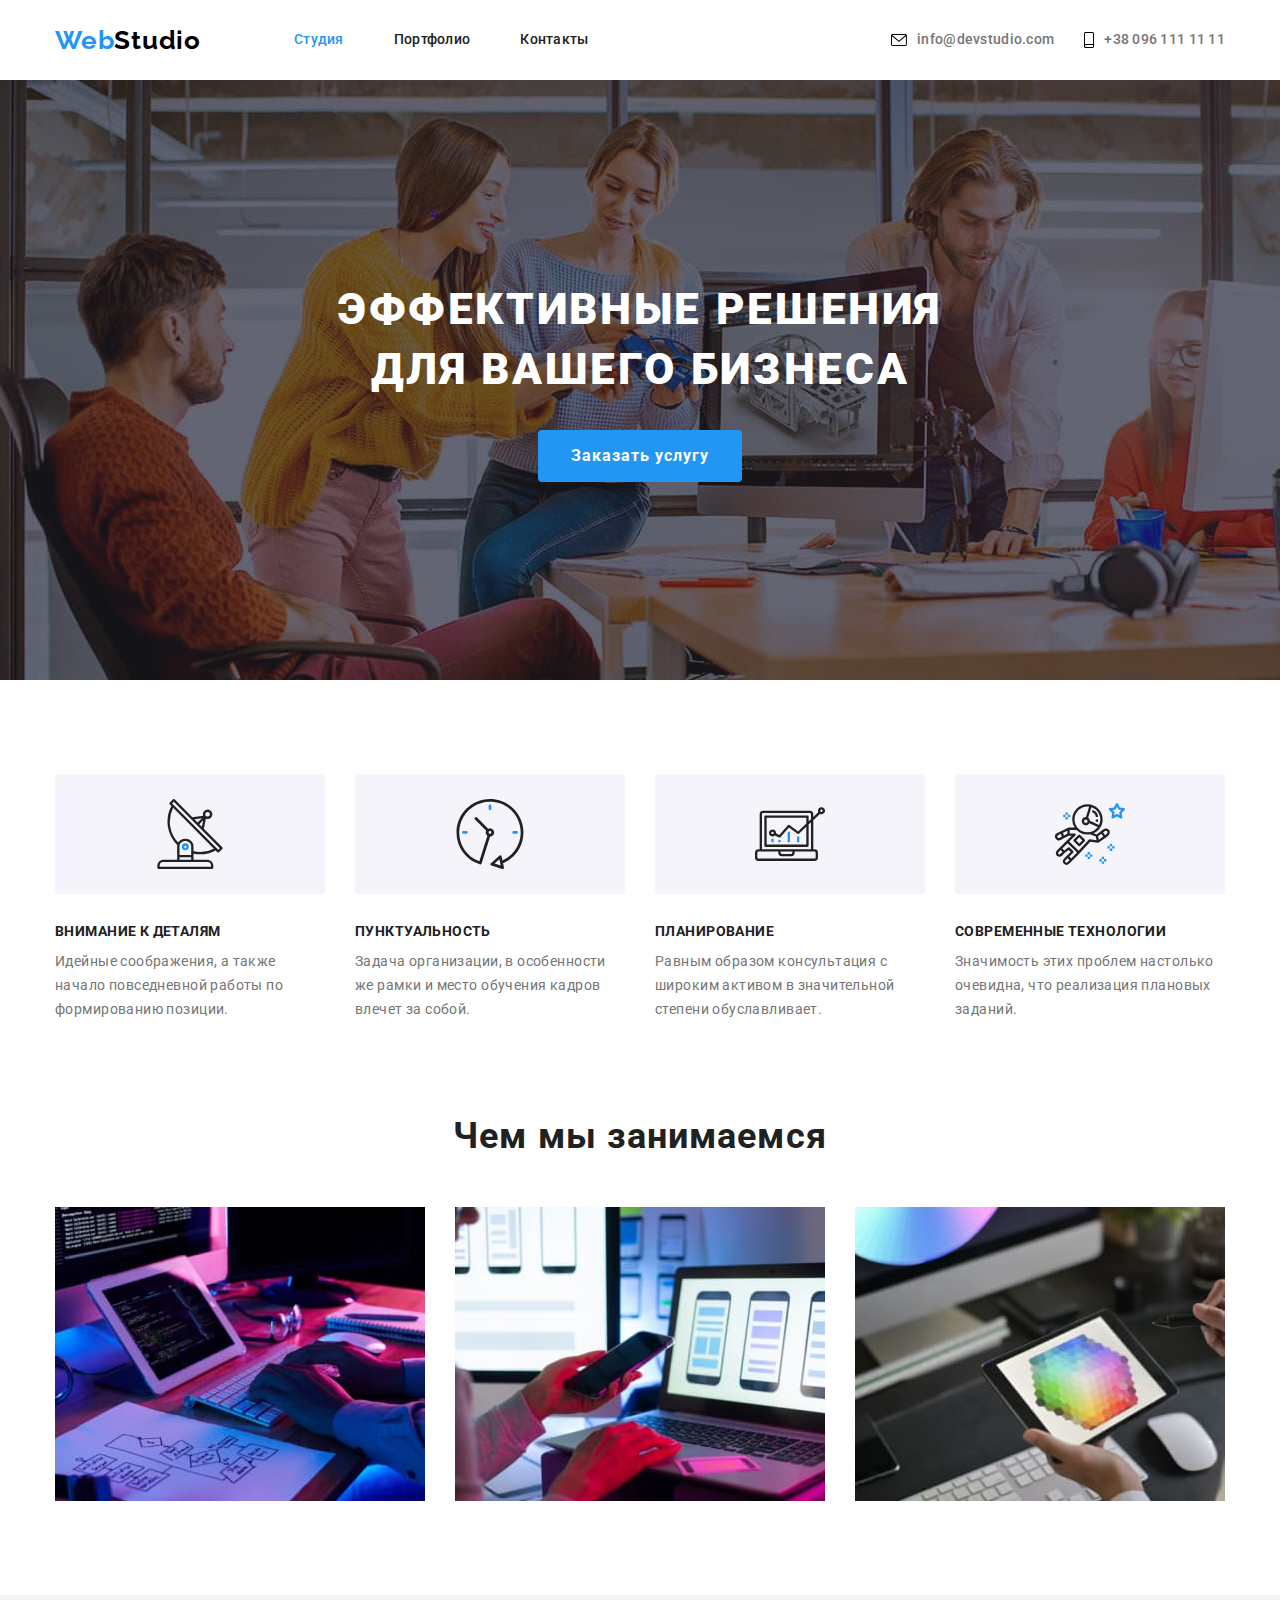
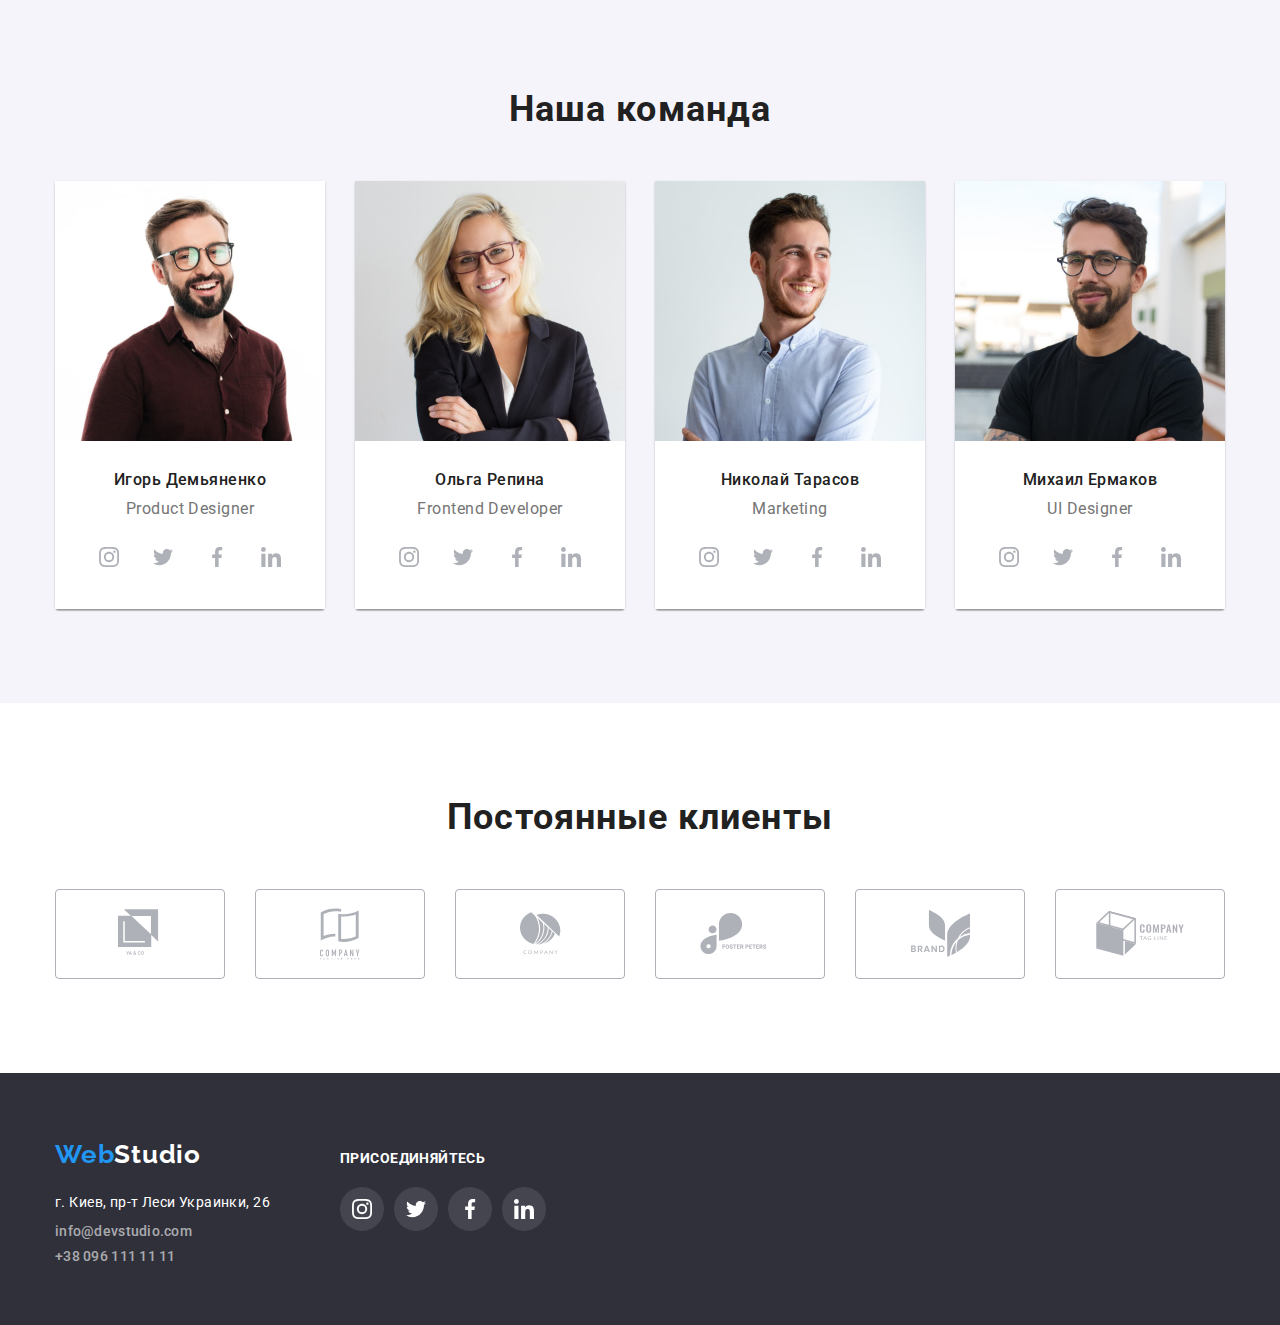
==== index.html @ 32f01237 "склонировала репозиторий и внесла в него файлы 4 работы" ====
<!DOCTYPE html>
<html lang="ru">

<head>
    <meta charset="UTF-8">
    <meta name="viewport" content="width=device-width, initial-scale=1.0">
    <title>Студия</title>
    <link
        href="https://fonts.googleapis.com/css2?family=Raleway:wght@700&family=Roboto:wght@400;500;700;900&display=swap"
        rel="stylesheet">
    <link rel="stylesheet"
        href="https://cdnjs.cloudflare.com/ajax/libs/modern-normalize/1.0.0/modern-normalize.min.css" />
    <link rel="stylesheet" href="./css/common.css">
    <link rel="stylesheet" href="./css/main.css">
</head>

<body class="body">
    <!-- Шапка -->
    <header class="header">
        <div class="container">
            <div class="main-header">
                <nav class="main-nav">
                    <a href="./index.html" class="logo"><span class="logo-web">Web</span>Studio</a>
                    <ul class="site-nav list">
                        <li class="item"><a href="" class="link current">Студия</a></li>
                        <li class="item"><a href="./portfolio.html" class="link">Портфолио</a></li>
                        <li class="item"><a href="#address" class="link">Контакты</a></li>
                    </ul>
                </nav>
                <ul class="header-item list">
                    <li class="item">
                        <a class="link" href="mailto:info@devstudio.com">
                            <svg class="link-icon" width="16" height="12">
                                <use href="./images/sprite.svg#icon-envelope"></use>
                            </svg>
                            info@devstudio.com</a>
                    </li>
                    <li class="item">
                        <a class="link" href="tel:+380961111111">
                            <svg class="link-icon" width="10" height="16">
                                <use href="./images/sprite.svg#icon-smartphone"></use>
                            </svg>
                            +38 096 111 11 11</a>
                    </li>
                </ul>
            </div>
        </div>
    </header>


    <main>
        <!-- Герой -->
        <section class="hero overlay">
            <div class="container">
                <h1 class="title">Эффективные решения для вашего бизнеса</h1>
                <a href="" class="button primary">Заказать услугу</a>
            </div>
        </section>


        <!-- Описание преимуществ -->
        <section class="feature">
            <div class="container">
                <ul class="list">
                    <li class="list-item">
                        <div class="feature-item">
                            <svg class="feature-icon" width="70" height="70">
                                <use href="./images/sprite.svg#icon-antenna-1"></use>
                            </svg></div>
                        <h2 class="title ">Внимание к деталям</h2>
                        <p class="text ">Идейные соображения, а также начало повседневной работы по формированию
                            позиции.</p>
                    </li>
                    <li class="list-item">
                        <div class="feature-item">
                            <svg class="feature-icon" width="70" height="70">
                                <use href="./images/sprite.svg#icon-clock-1"></use>
                            </svg></div>
                        <h2 class="title">Пунктуальность</h2>
                        <p class="text">Задача организации, в особенности же рамки и место обучения кадров влечет за
                            собой.</p>
                    </li>
                    <li class="list-item">
                        <div class="feature-item">
                            <svg class="feature-icon" width="70" height="70">
                                <use href="./images/sprite.svg#icon-diagram-1"></use>
                            </svg></div>
                        <h2 class="title">Планирование</h2>
                        <p class="text">Равным образом консультация с широким активом в значительной степени
                            обуславливает.</p>
                    </li>
                    <li class="list-item">
                        <div class="feature-item">
                            <svg class="feature-icon" width="70" height="70">
                                <use href="./images/sprite.svg#icon-astronaut"></use>
                            </svg></div>
                        <h2 class="title">Современные технологии</h2>
                        <p class="text">Значимость этих проблем настолько очевидна, что реализация плановых заданий.
                        </p>
                    </li>
                </ul>
            </div>
        </section>

        <!-- Чем мы занимаемся -->
        <section class="work">
            <div class="container">
                <h2 class="title">Чем мы занимаемся</h2>
                <ul class="work-item list">
                    <li class="work-list"><img src="./images/img-4.jpg" class="link"
                            alt="человек печатает на клавиатуре" width="370" height="294"></li>
                    <li class="work-list"><img src="./images/img-5.jpg" class="link"
                            alt="человек держит телефон в руках и смотрит на монитор" width="370" height="294"></li>
                    <li class="work-list"><img src="./images/img-6.jpg" class="link"
                            alt="человек держит в руках планшет" width="370" height="294"></li>
                </ul>
            </div>
        </section>

        <!-- Наша команда -->
        <section class="team">
            <div class="container">
                <h2 class="team-title">Наша команда</h2>
                <ul class="list">
                    <li class="team-list">
                        <div class="team-item">
                            <img src="./images/igor.jpg" class="link" alt="мужчина в очках улыбается" width="270"
                                height="260">
                            <div class="content">
                                <h3 class="title">Игорь Демьяненко</h3>
                                <p class="text">Product Designer</p>
                            </div>
                            <ul class="social-item list">
                                <li class="social-list">
                                    <a class="social-link" href="https://www.Instagram.com/" target="_blank"
                                        rel="noopener noreferer" aria-label="instagram">
                                        <svg class="social-icon">
                                            <use href="./images/sprite.svg#icon-instagram"></use>
                                        </svg>
                                    </a>
                                </li>
                                <li class="social-list">
                                    <a class="social-link" href="https://www.Twitter.com/" target="_blank"
                                        rel="noopener noreferer" aria-label="twitter">
                                        <svg class="social-icon">
                                            <use href="./images/sprite.svg#icon-twitter"></use>
                                        </svg>
                                    </a>
                                </li>
                                <li class="social-list">
                                    <a class="social-link" href="https://www.Facebook.com/" target="_blank"
                                        rel="noopener noreferer" aria-label="facebook">
                                        <svg class="social-icon">
                                            <use href="./images/sprite.svg#icon-facebook"></use>
                                        </svg>
                                    </a>
                                </li>
                                <li class="social-list">
                                    <a class="social-link" href="https://www.LinkedIn.com/" target="_blank"
                                        rel="noopener noreferer" aria-label="linedin">
                                        <svg class="social-icon">
                                            <use href="./images/sprite.svg#icon-linkedin"></use>
                                        </svg>
                                    </a>
                                </li>
                            </ul>
                        </div>
                    </li>
                    <li class="team-list">
                        <div class="team-item">
                            <img src="./images/olga.jpg" class="link" alt="женщина в очках улыбается" width="270"
                                height="260">
                            <div class="content">
                                <h3 class="title">Ольга Репина</h3>
                                <p class="text">Frontend Developer</p>
                            </div>
                            <ul class="social-item list">
                                <li class="social-list">
                                    <a class="social-link" href="https://www.Instagram.com/" target="_blank"
                                        rel="noopener noreferer" aria-label="instagram">
                                        <svg class="social-icon">
                                            <use href="./images/sprite.svg#icon-instagram"></use>
                                        </svg>
                                    </a>
                                </li>
                                <li class="social-list">
                                    <a class="social-link" href="https://www.Twitter.com/" target="_blank"
                                        rel="noopener noreferer" aria-label="twitter">
                                        <svg class="social-icon">
                                            <use href="./images/sprite.svg#icon-twitter"></use>
                                        </svg>
                                    </a>
                                </li>
                                <li class="social-list">
                                    <a class="social-link" href="https://www.Facebook.com/" target="_blank"
                                        rel="noopener noreferer" aria-label="facebook">
                                        <svg class="social-icon">
                                            <use href="./images/sprite.svg#icon-facebook"></use>
                                        </svg>
                                    </a>
                                </li>
                                <li class="social-list">
                                    <a class="social-link" href="https://www.LinkedIn.com/" target="_blank"
                                        rel="noopener noreferer" aria-label="linedin">
                                        <svg class="social-icon">
                                            <use href="./images/sprite.svg#icon-linkedin"></use>
                                        </svg>
                                    </a>
                                </li>
                            </ul>
                        </div>
                    </li>
                    <li class="team-list">
                        <div class="team-item">
                            <img src="./images/nikolai.jpg" class="link" alt="мужчина смотрит в сторону" width="270"
                                height="260">
                            <div class="content">
                                <h3 class="title">Николай Тарасов</h3>
                                <p class="text">Marketing</p>
                            </div>
                            <ul class="social-item list">
                                <li class="social-list">
                                    <a class="social-link" href="https://www.Instagram.com/" target="_blank"
                                        rel="noopener noreferer" aria-label="instagram">
                                        <svg class="social-icon">
                                            <use href="./images/sprite.svg#icon-instagram"></use>
                                        </svg>
                                    </a>
                                </li>
                                <li class="social-list">
                                    <a class="social-link" href="https://www.Twitter.com/" target="_blank"
                                        rel="noopener noreferer" aria-label="twitter">
                                        <svg class="social-icon">
                                            <use href="./images/sprite.svg#icon-twitter"></use>
                                        </svg>
                                    </a>
                                </li>
                                <li class="social-list">
                                    <a class="social-link" href="https://www.Facebook.com/" target="_blank"
                                        rel="noopener noreferer" aria-label="facebook">
                                        <svg class="social-icon">
                                            <use href="./images/sprite.svg#icon-facebook"></use>
                                        </svg>
                                    </a>
                                </li>
                                <li class="social-list">
                                    <a class="social-link" href="https://www.LinkedIn.com/" target="_blank"
                                        rel="noopener noreferer" aria-label="linedin">
                                        <svg class="social-icon">
                                            <use href="./images/sprite.svg#icon-linkedin"></use>
                                        </svg>
                                    </a>
                                </li>
                            </ul>
                        </div>
                    </li>
                    <li class="team-list">
                        <div class="team-item">
                            <img src="./images/mihail.jpg" class="link" alt="мужчина в очках улыбается" width="270"
                                height="260">
                            <div class="content">
                                <h3 class="title">Михаил Ермаков</h3>
                                <p class="text">UI Designer</p>
                            </div>
                            <ul class="social-item list">
                                <li class="social-list">
                                    <a class="social-link" href="https://www.instagram.com/" target="_blank"
                                        rel="noopener noreferer" aria-label="instagram">
                                        <svg class="social-icon">
                                            <use href="./images/sprite.svg#icon-instagram"></use>
                                        </svg>
                                    </a>
                                </li>
                                <li class="social-list">
                                    <a class="social-link" href="https://www.twitter.com/" target="_blank"
                                        rel="noopener noreferer" aria-label="twitter">
                                        <svg class="social-icon">
                                            <use href="./images/sprite.svg#icon-twitter"></use>
                                        </svg>
                                    </a>
                                </li>
                                <li class="social-list">
                                    <a class="social-link" href="https://www.facebook.com/" target="_blank"
                                        rel="noopener noreferer" aria-label="facebook">
                                        <svg class="social-icon">
                                            <use href="./images/sprite.svg#icon-facebook"></use>
                                        </svg>
                                    </a>
                                </li>
                                <li class="social-list">
                                    <a class="social-link" href="https://www.linkedIn.com/" target="_blank"
                                        rel="noopener noreferer" aria-label="linedin">
                                        <svg class="social-icon">
                                            <use href="./images/sprite.svg#icon-linkedin"></use>
                                        </svg>
                                    </a>
                                </li>
                            </ul>
                        </div>
                    </li>
                </ul>
            </div>
        </section>


        <!-- Постоянные клиенты -->
        <section class="clients">
            <div class="container">
                <h2 class="clients-title">Постоянные клиенты</h2>
                <div class="">
                    <ul class="list icon-list">
                        <li class="icon-title">
                            <a class="link-clients" href="">
                                <svg class="icon-clients" width="44.3" height="49.2">
                                    <use href="./images/sprite.svg#icon-logo1"></use>
                                </svg>
                            </a>
                        </li>
                        <li class="icon-title">
                            <a class="link-clients" href="">
                                <svg class="icon-clients" width="40" height="52">
                                    <use href="./images/sprite.svg#icon-logo2"></use>
                                </svg>
                            </a>
                        </li>
                        <li class="icon-title">
                            <a class="link-clients" href="">
                                <svg class="icon-clients" width="41" height="42.6">
                                    <use href="./images/sprite.svg#icon-logo3"></use>
                                </svg>
                            </a>
                        </li>
                        <li class="icon-title">
                            <a class="link-clients" href="">
                                <svg class="icon-clients" width="79.7" height="42">
                                    <use href="./images/sprite.svg#icon-logo4"></use>
                                </svg>
                            </a>
                        </li>
                        <li class="icon-title">
                            <a class="link-clients" href="">
                                <svg class="icon-clients" width="59" height="47">
                                    <use href="./images/sprite.svg#icon-logo5"></use>
                                </svg>
                            </a>
                        </li>
                        <li class="icon-title">
                            <a class="link-clients" href="">
                                <svg class="icon-clients" width="88.5" height="45.4">
                                    <use href="./images/sprite.svg#icon-logo6"></use>
                                </svg>
                            </a>
                        </li>
                    </ul>
                </div>
            </div>
        </section>
    </main>
    <!-- Подвал -->
    <footer class="footer">
            <div class="container container-icon">
                <div>
                    <div class="footer-logo">
                        <a href="./index.html" class="logo-footer"><span class="logo-web">Web</span>Studio</a>
                    </div>
                    <address class="address" id="address">
                        г. Киев, пр-т Леси Украинки, 26 <br>
                        <div class="mail">
                            <a href="mailto:info@devstudio.com" class="link">info@devstudio.com</a>
                        </div>
                        <div class="tel">
                            <a href="tel:+380961111111" class="link">+38 096 111 11 11</a>
                        </div>
                    </address>
                </div>

                <div class="footer-icon">
                    <h2 class="footer-title">ПРИСОЕДИНЯЙТЕСЬ</h2>
                    <ul class="list footer-item">
                        <li class="footer-list">
                            <a class="footer-link" href="https://www.instagram.com/" target="_blank"
                                rel="noopener noreferer" aria-label="instagram">
                                <svg class="footer-svg">
                                    <use href="./images/sprite.svg#icon-instagram"></use>
                                </svg>
                            </a>
                        </li>
                        <li class="footer-list">
                            <a class="footer-link" href="https://www.twitter.com/" target="_blank"
                                rel="noopener noreferer" aria-label="twitter">
                                <svg class="footer-svg">
                                    <use href="./images/sprite.svg#icon-twitter"></use>
                                </svg>
                            </a>
                        </li>
                        <li class="footer-list">
                            <a class="footer-link" href="https://www.facebook.com/" target="_blank"
                                rel="noopener noreferer" aria-label="facebook">
                                <svg class="footer-svg">
                                    <use href="./images/sprite.svg#icon-facebook"></use>
                                </svg>
                            </a>
                        </li>
                        <li class="footer-list">
                            <a class="footer-link" href="https://www.linkedin.com/" target="_blank"
                                rel="noopener noreferer" aria-label="linkedin">
                                <svg class="footer-svg">
                                    <use href="./images/sprite.svg#icon-linkedin"></use>
                                </svg>
                            </a>
                        </li>
                    </ul>
                </div>
            </div>
    </footer>

</body>

</html>
---- css/common.css ----
:root {
    --primary-text-color: #757575;
    --title-text-color: #212121;
    --accent-color: #2196F3;
    --button-color: #FFFFFF;
    --primary-br-color:#FFFFFF;
    --secondary-br-color:#F5F4FA;
    --footer-br-color: #2F303A;
}




/* основной цвет текста #757575 */
/* вторичный цвет текста #212121 */
/* акцент #2196F3 */
/* кнопка #FFFFFF */
/* первичный цвет заливки #FFFFFF */
/* вторичный цвет заливки  #F5F4FA */
/* цвет заливки подвала #2F303A */






/* portfolio.css */


/* body */

.body {
    background-color: #ffffff;
    color: var(--primary-text-color);
    font-family: Roboto, sans-serif;
}

/* header */

.header {
    background-color: #ffffff;
    color: var(--title-text-color);
}

/* logo */

.logo{
    color: #000000 ;
    font-family: Raleway, sans-serif;

    font-weight: 700;
    font-size: 26px;
    line-height: 1.19;
    letter-spacing: 0.03em;
    text-decoration: none;
}

.logo-footer {
    color: #FFFFFF;
}

.logo-web {
   color:var(--accent-color);
}

.list {
    list-style: none;
}

/* site-nav */

.site-nav .link {
    color: var(--title-text-color);
}

.site-nav .link:hover,
.site-nav .link:focus {
    color: var(--accent-color);
}

.site-nav .link.current {
    color: var(--accent-color);
}

/* link-nav */

.link-nav .link {
    color: var(--primary-text-color);
}

.link-nav .link:hover,
.link-nav .link:focus {
    color:  var(--accent-color);
}

.button {
    color: var(--title-text-color);
    background-color: var(--accent-color);
}

/* footer */

.footer {
    background-color: var(--footer-br-color);
}

.address {
    color: #FFFFFF;
}

.footer .link {
    color: rgba(255, 255, 255, 0.6)
}
---- css/main.css ----
:root {
    --primary-text-color: #757575;
    --title-text-color: #212121;
    --accent-color: #2196F3;
    --button-color: #FFFFFF;
    --primary-br-color:#FFFFFF;
    --secondary-br-color:#F5F4FA;
    --footer-br-color:#2F303A;
    --icon-color: rgba(175, 177, 184, 1);
}

/* body */

.body {
    background-color: #ffffff;
    color: var(--primary-text-color);

    font-family: Roboto, sans-serif;
}

img {
    display: block;
    max-width: 100%;
    height: auto;
}

.list {
    display: flex;
    list-style: none;
    padding: 0;
    margin: 0;
}

.list .list-item + .list-item {
    margin-left: 30px;
}

/* header */

.header {
    background-color: #ffffff;
    color: var(--title-text-color);
}

.container {
    margin-left: auto;
    margin-right: auto;
    width: 1200px;
    padding-right: 15px;
    padding-left: 15px;
}


/* main-nav */

.main-nav {
    align-items: center;
    display: flex;
}

.main-header {
    align-items: center;
    display: flex;
}

/* logo */

.logo{
    color: #000000 ;
    font-family: Raleway, sans-serif;

    font-weight: 700;
    font-size: 26px;
    line-height: 1.19;
    letter-spacing: 0.03em;
    text-decoration: none;
}


.logo-header .logo {
    display: block;
    padding-top: 32px;
    padding-bottom: 32px;
}

.logo-footer {
    color: #FFFFFF;
    font-family: Raleway, sans-serif;

    font-weight: 700;
    font-size: 26px;
    line-height: 1.19;
    letter-spacing: 0.03em;
    text-decoration: none;
}

.logo-web {
   color:var(--accent-color);
}


/* site-nav */

.site-nav {
    margin-left: 93px;
    display: flex;
}

.site-nav .item + .item {
    margin-left: 50px;
}

.site-nav .link {
    display: block;
    padding-top: 32px;
    padding-bottom: 32px;
    color: var(--title-text-color);
    font-family: Roboto;

    font-weight: 500;
    font-size: 14px;
    line-height: 1.14;
    letter-spacing: 0.02em;
    text-decoration: none;
}

.site-nav .link:hover,
.site-nav .link:focus {
    color: var(--accent-color);
}

.site-nav .link.current {
    color: var(--accent-color);
}


/* header-item */

.header-item {
    display: flex;
    align-items: center;
    margin-left: auto;
}


.header-item .item + .item {
    margin-left: 30px;
}

.link {
    font-family: Roboto;
    font-style: normal;
    font-weight: 500;
    font-size: 14px;
    line-height: 1.14;
    letter-spacing: 0.02em;


    display: flex;
    align-items: center;
}

.link-icon {
    margin-right: 10px;
}

.header-item .link {
    color: var(--primary-text-color);
    text-decoration: none
}

.link:hover,
.link:focus {
    color: var(--accent-color);
}

.link:hover .link-icon,
.link:focus .linl-icon {
    fill: var(--accent-color);
}

/* hero */

.hero {
    padding-top: 200px;
    padding-bottom: 200px;
    background-color: #2F303A;
    text-align: center;
}

.overlay {
    height: 600px;
    margin-left: auto;
    margin-right: auto;
    background-image: linear-gradient(
        to right,
        rgba(47, 48, 58, 0.4),
        rgba(47, 48, 58, 0.4)
        ),
    url('../images/header-img-1.jpg');
    background-color: #757575;
    background-repeat: no-repeat;
}

.hero .title {
    margin-top: 0;
    margin-bottom: 30px;
    margin-right: auto;
    margin-left: auto;

    color: #ffffff;
    width: 696px;
    font-weight: 900;
    font-size: 44px;
    line-height: 1.36;
    letter-spacing: 0.06em;
    text-transform: uppercase;
}

/* feature */

.feature {
   padding-top: 94px;
   padding-bottom: 94px;
}

.feature-item {
    display: flex;
    width: 270px;
    height: 120px;
    justify-content: center;
    align-items: center;
    background: #F5F4FA;
    border-radius: 4px;
    margin-bottom: 30px;
}


 /* Можно использовать этот вариант

.list-item :nth-child(1)::before {
    background-image: url(../images/sprite.svg);
} */

.featere-icon {
    background: #F5F4FA;
border-radius: 4px;
}


.feature .title {
    margin-top: 0;
    margin-bottom: 10px;
    color: var(--title-text-color);
    font-weight: 700;
    font-size: 14px;
    line-height: 1.14;
    letter-spacing: 0.03em;
    text-transform: uppercase;
}

.feature .text {
    margin-top: 0;
    margin-bottom: 0;
    color: var(--primary-text-color);
    font-weight: 400;
    font-size: 14px;
    line-height: 1.71;
    letter-spacing: 0.03em;
}


/* work и team title */

.work {
    padding-bottom: 94px;
}

.work-item .work-list + .work-list {
    margin-left: 30px;
}

.work .title,
.team .team-title {
    margin-top: 0;
    margin-bottom: 50px;
    color: var(--title-text-color);
    font-weight: 700;
    font-size: 36px;
    line-height: 1.16;
    text-align: center;
    letter-spacing: 0.03em;
}

/* team */

.team {
    padding-top: 94px;
    padding-bottom: 94px;
    background-color: var(--secondary-br-color);
}

/* social-icon */


.social-link {
    display: flex;
    width: 44px;
    height: 44px;
    justify-content: center;
    align-items: center;
    border: 1px solid transparent;
    border-radius: 50%;
    color: var(--icon-color);
    background-color: var(--button-color);
}

.social-list {
    margin-right: 10px;
}

.social-list:last-child {
    margin-right: 0;
}

.social-item {
    display: flex;
    justify-content: center;
    background-color: var(--button-color);
    padding-bottom: 30px;
}


.social-icon {
    width: 20px;
    height: 20px;
    fill: var(--icon-color);
}

.social-link:hover,
.social-link:focus {
    background-color: var(--accent-color);
}

.social-link:hover .social-icon,
.social-link:focus .social-icon {
    fill: var(--button-color);
}


.clients {
    padding-bottom: 94px;
    padding-top: 94px;
}


.clients-title {
    color: var(--title-text-color);
    font-family: Roboto;
    font-style: normal;
    font-weight: bold;
    font-size: 36px;
    line-height: 1.16;
    text-align: center;
    letter-spacing: 0.03em;
    margin-top: 0;
    margin-bottom: 50px;
}

.icon-clients {
    display: flex;
    justify-content: center;
    align-items: center;
    margin: 0;
}

.icon-title {
    margin-right: 30px;
}


.link-clients:hover,
.link-clients:focus {
    border-color: var(--accent-color);
}

.link-clients:hover .icon-clients,
.link-clients:focus .icon-clients {
    fill: var(--accent-color);
}

.link-clients {
    display: flex;
    justify-content: center;
    align-items: center;
    fill: #AFB1B8;
    width: 170px;
    height: 90px;
    border: 1px solid rgba(175, 177, 184, 1);
    box-sizing: border-box;
    border-radius: 4px;
}


.list .team-list + .team-list {
    margin-left: 30px;
}

.team .title {
    color: var(--title-text-color);
    font-weight: 500;
    font-size: 16px;
    line-height: 1.18;
    letter-spacing: 0.03em;
}

.team-item {
    box-shadow: 0px 1px 3px rgba(0, 0, 0, 0.12), 0px 1px 1px rgba(0, 0, 0, 0.14), 0px 2px 1px rgba(0, 0, 0, 0.2);
    border-radius: 0px 0px 4px 4px;
    width: 270px;
    background-color: var(--button-color);
}


.content {
    text-align: center;
    width: 270px;
    padding: ;
    background-color: #fff;
}

.content .title {
    padding-top: 30px;
    padding-bottom: 0;
    margin-top: 0;
    margin-bottom: 10px;
}

.content .text {
    margin-top: 0;
    margin-bottom: 0;
    padding-bottom: 16px;
}


.team .text {
    color: var(--primary-text-color);
    font-weight: 400;
    font-size: 16px;
    line-height: 1.18;
    letter-spacing: 0.03em;
}



/* button */

.button {
    border-radius: 4px;
    padding: 10px 32px;
    border: 1px solid transparent;
    display: inline-block;
    min-width: 200px;

    color: var(--title-text-color);
    background-color: var(--accent-color);

    font-weight: bold;
    font-size: 16px;
    line-height: 1.87;
    letter-spacing: 0.06em;
    text-decoration: none;
    text-align: center;
}

.button.primary {;
    color: var(--button-color);
    background-color: var(--accent-color);
}


/* footer */

.footer {
    height: 252px;
    margin-left: auto;
    margin-right: auto;
    padding-top: 66px;
    padding-bottom: 54px;
    background-color: var(--footer-br-color);
    font-style: normal;
    font-weight: 400;
    font-size: 14px;
    line-height: 1.71;
    letter-spacing: 0.03em;
}

.footer-logo {
    margin-bottom: 20px;
}

.mail {
    margin-top: 9px;
    margin-bottom: 9px;
}


.address {
    color: #ffffff;
    font-style: normal;
}

.footer .link {
    color: rgba(255, 255, 255, 0.6);
    text-decoration: none;
}

.footer-title {
    display: block;
    margin-top: 0;
    margin-bottom: 20px;
}

.footer-item {
    display: flex;
}

.footer-link {
    display: flex;
    width: 44px;
    height: 44px;
    background-color: rgba(255, 255, 255, 0.1);
    justify-content: center;
    align-items: center;
    border: 1px solid transparent;
    border-radius: 50%;
}

.footer-list:not(:last-child) {
    margin-right: 10px;
}

.footer-link:hover,
.footer-link:focus {
    background-color: var(--accent-color);
}

.footer-title {
    color: var(--button-color);
    font-family: Roboto;
    font-style: normal;
    font-weight: 700;
    font-size: 14px;
    line-height: 1.14;
    letter-spacing: 0.03em;
}

.footer-icon {
    margin-left: 70px;
}

.footer-svg {
    width: 20px;
    height: 20px;
    fill: var(--button-color);
}

.container-icon {
    display: flex;
    align-items: baseline;
}
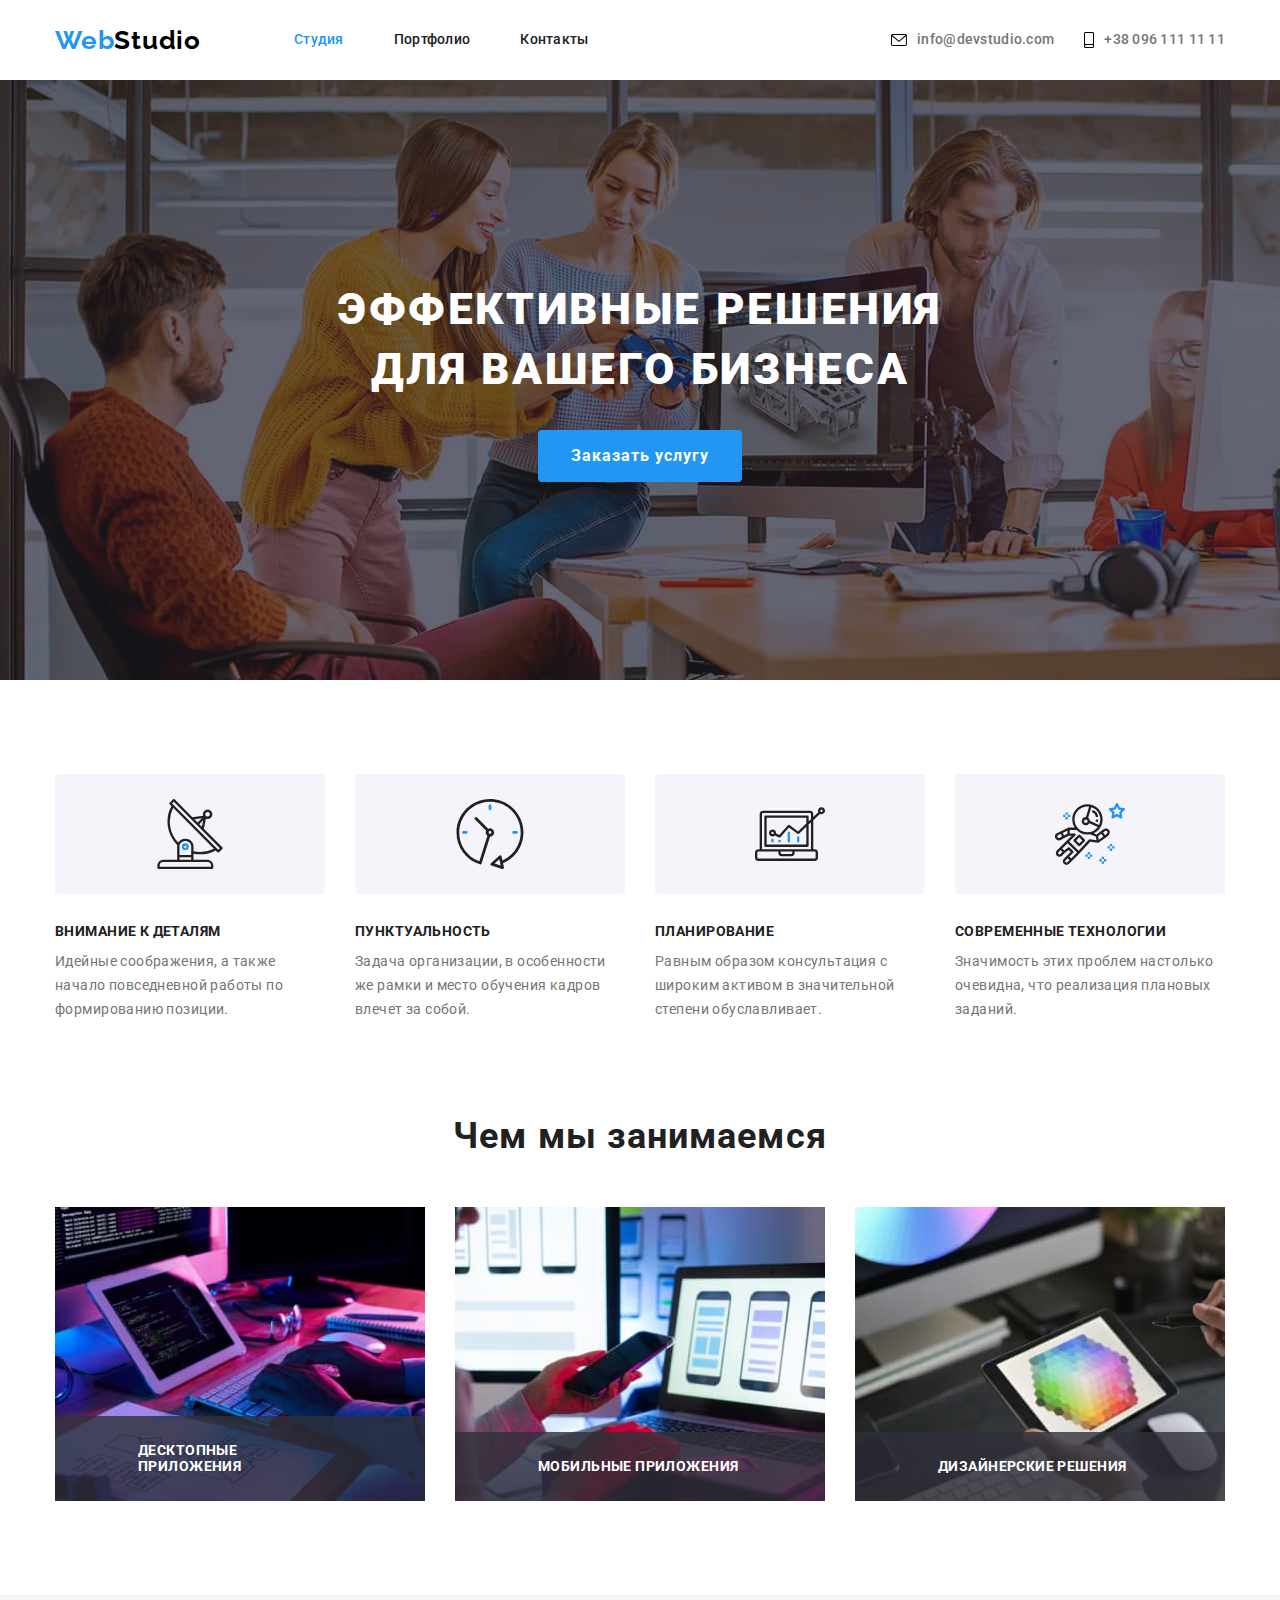
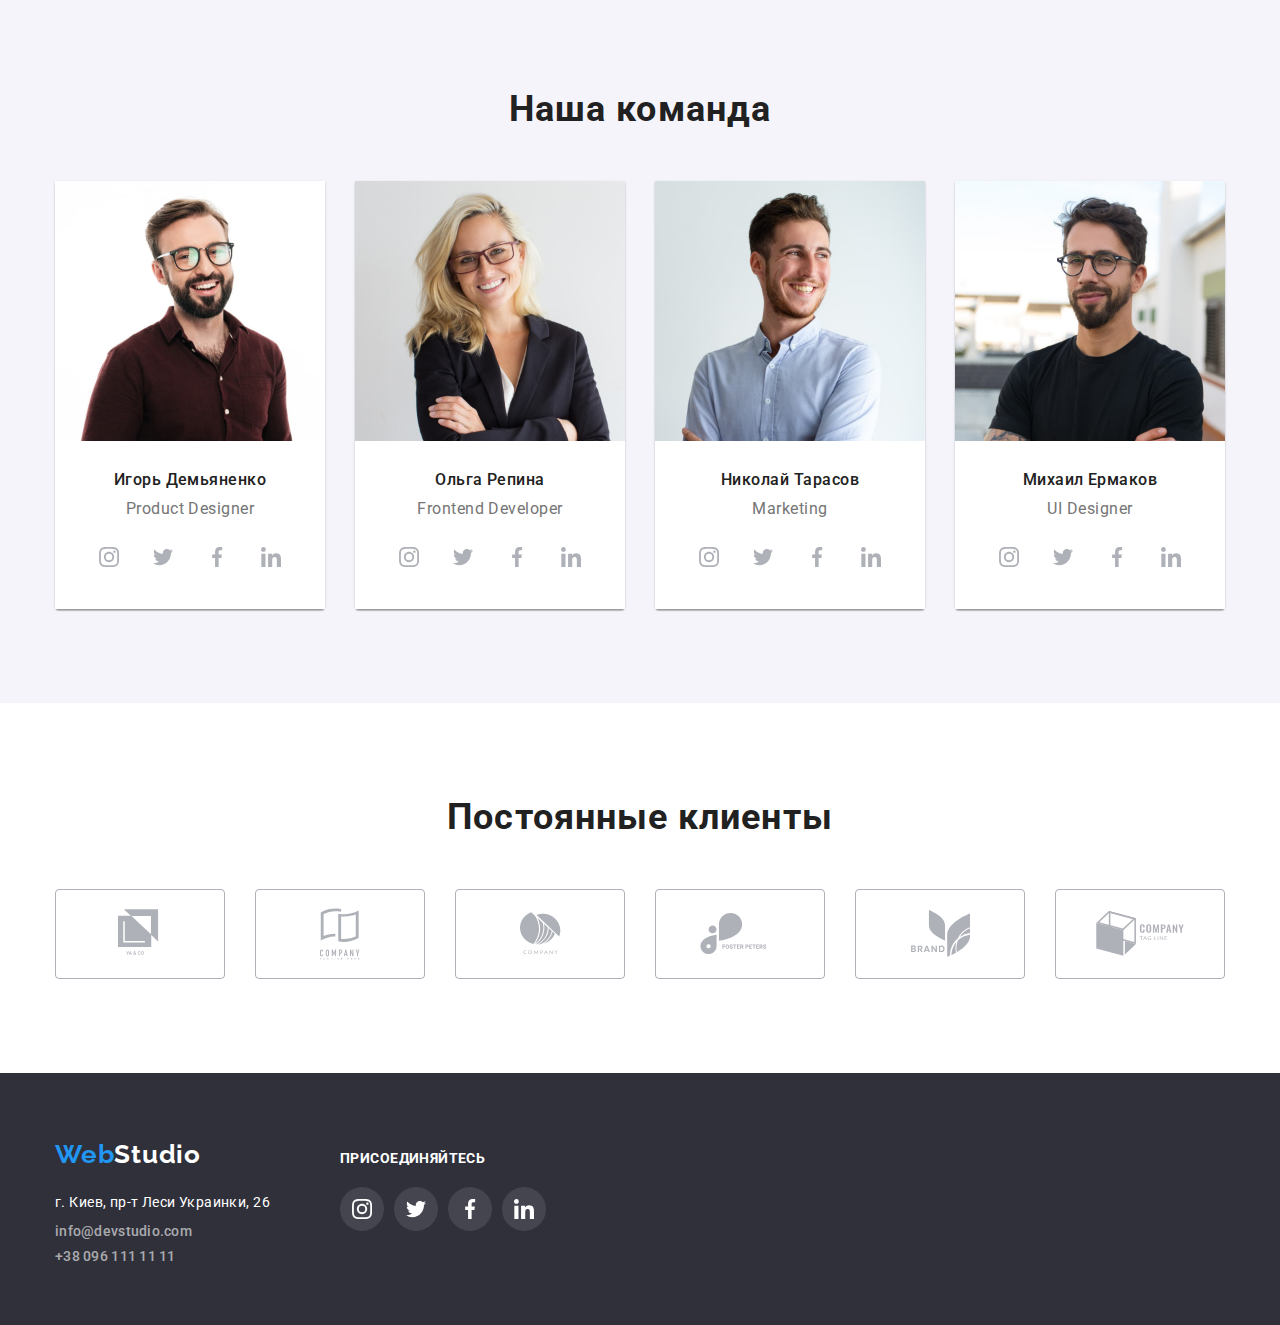
==== commit 3b8fa4b6: "спозиционировала текст сверху на изображение в секции: чем мы занимаемся" ====
--- a/index.html
+++ b/index.html
@@ -53,7 +53,8 @@
         <section class="hero overlay">
             <div class="container">
                 <h1 class="title">Эффективные решения для вашего бизнеса</h1>
-                <a href="" class="button primary">Заказать услугу</a>
+                <button type="button" class="button primery"> Заказать услугу</button>
+                <!-- <a href="" class="button primary">Заказать услугу</a> -->
             </div>
         </section>
 
@@ -106,14 +107,23 @@
         <section class="work">
             <div class="container">
                 <h2 class="title">Чем мы занимаемся</h2>
-                <ul class="work-item list">
-                    <li class="work-list"><img src="./images/img-4.jpg" class="link"
-                            alt="человек печатает на клавиатуре" width="370" height="294"></li>
-                    <li class="work-list"><img src="./images/img-5.jpg" class="link"
-                            alt="человек держит телефон в руках и смотрит на монитор" width="370" height="294"></li>
-                    <li class="work-list"><img src="./images/img-6.jpg" class="link"
-                            alt="человек держит в руках планшет" width="370" height="294"></li>
-                </ul>
+                <div class="work-item list">
+                        <div class="work-list">
+                        <img src="./images/img-4.jpg" class="link"
+                            alt="человек печатает на клавиатуре" width="370" height="294">
+                            <p class="label">ДЕСКТОПНЫЕ ПРИЛОЖЕНИЯ</p>
+                        </div>
+                    <div class="work-list">
+                        <img src="./images/img-5.jpg" class="link"
+                            alt="человек держит телефон в руках и смотрит на монитор" width="370" height="294">
+                            <p class="label">МОБИЛЬНЫЕ ПРИЛОЖЕНИЯ</p>
+                        </div>
+                    <div class="work-list">
+                        <img src="./images/img-6.jpg" class="link"
+                            alt="человек держит в руках планшет" width="370" height="294">
+                            <p class="label">ДИЗАЙНЕРСКИЕ РЕШЕНИЯ</p>
+                        </div>
+                </div>
             </div>
         </section>
 
--- a/css/main.css
+++ b/css/main.css
@@ -158,10 +158,14 @@
 
     display: flex;
     align-items: center;
+
+    transition: color 250ms cubic-bezier(0.4, 0, 0.2, 1);
 }
 
 .link-icon {
     margin-right: 10px;
+
+    transition: color 250ms cubic-bezier(0.4, 0, 0.2, 1);
 }
 
 .header-item .link {
@@ -292,6 +296,35 @@
     letter-spacing: 0.03em;
 }
 
+.work-list {
+    position: relative;
+}
+
+
+.work-list >.label {
+    position: absolute;
+    margin: 0;
+    bottom: 0;
+    right: 0;
+    padding-top: 27px;
+    padding-bottom: 27px;
+    padding-right: 82px;
+    padding-left: 83px;
+    width: 100%;
+
+    font-family: Roboto;
+    font-style: normal;
+    font-weight: 700;
+    font-size: 14px;
+    line-height: 1.14;
+    letter-spacing: 0.03em;
+
+    background-color: rgba(47, 48, 58, 0.8);
+    color: var(--button-color);
+
+
+}
+
 /* team */
 
 .team {
@@ -313,6 +346,8 @@
     border-radius: 50%;
     color: var(--icon-color);
     background-color: var(--button-color);
+
+    transition: background-color 250ms cubic-bezier(0.4, 0, 0.2, 1);
 }
 
 .social-list {
@@ -372,6 +407,8 @@
     justify-content: center;
     align-items: center;
     margin: 0;
+
+    transition: color 250ms cubic-bezier(0.4, 0, 0.2, 1);
 }
 
 .icon-title {
@@ -399,6 +436,8 @@
     border: 1px solid rgba(175, 177, 184, 1);
     box-sizing: border-box;
     border-radius: 4px;
+
+    transition: border-color 250ms cubic-bezier(0.4, 0, 0.2, 1);
 }
 
 
@@ -462,7 +501,7 @@
     display: inline-block;
     min-width: 200px;
 
-    color: var(--title-text-color);
+    color: var(--button-color);
     background-color: var(--accent-color);
 
     font-weight: bold;
@@ -473,7 +512,7 @@
     text-align: center;
 }
 
-.button.primary {;
+.button .primery {
     color: var(--button-color);
     background-color: var(--accent-color);
 }
@@ -504,6 +543,10 @@
     margin-bottom: 9px;
 }
 
+.footer .link:hover,
+.footer .link:focus {
+    color: var(--accent-color);
+}
 
 .address {
     color: #ffffff;
@@ -534,6 +577,8 @@
     align-items: center;
     border: 1px solid transparent;
     border-radius: 50%;
+
+    transition: background-color 250ms cubic-bezier(0.4, 0, 0.2, 1);
 }
 
 .footer-list:not(:last-child) {
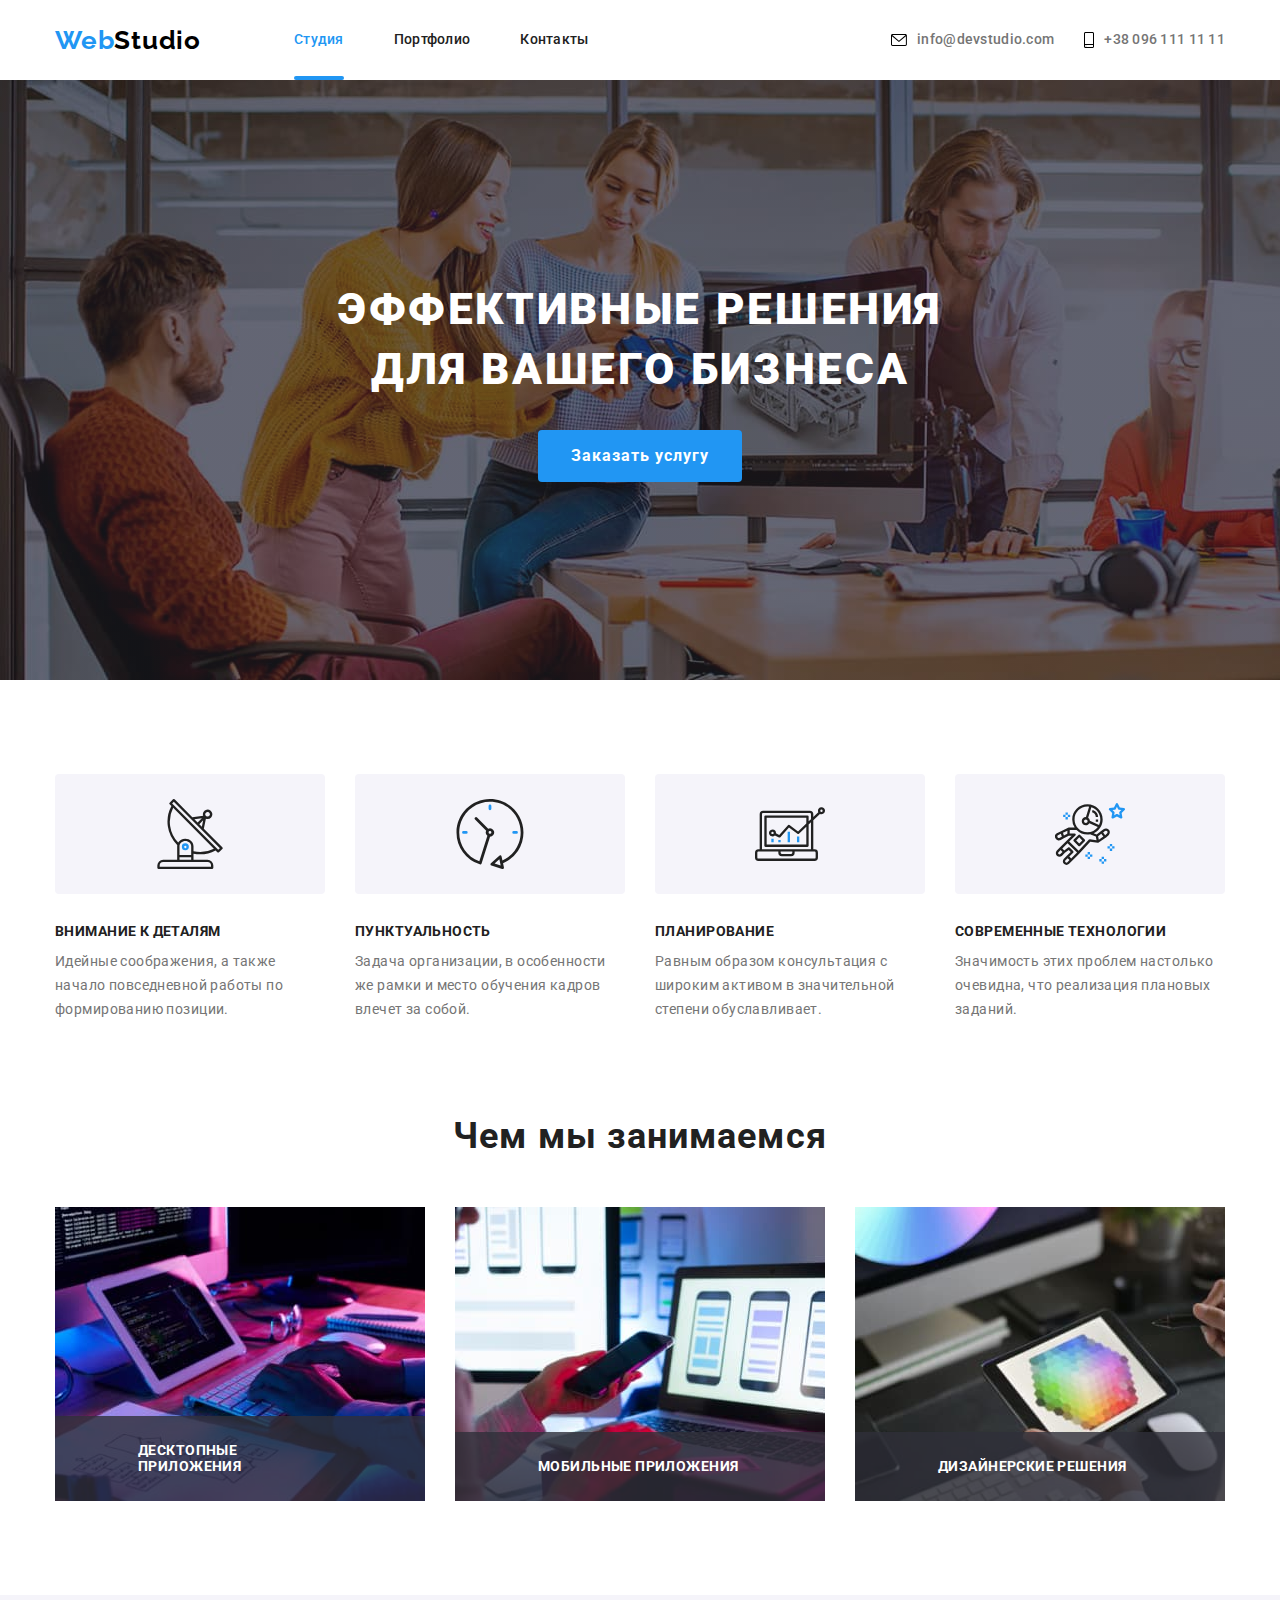
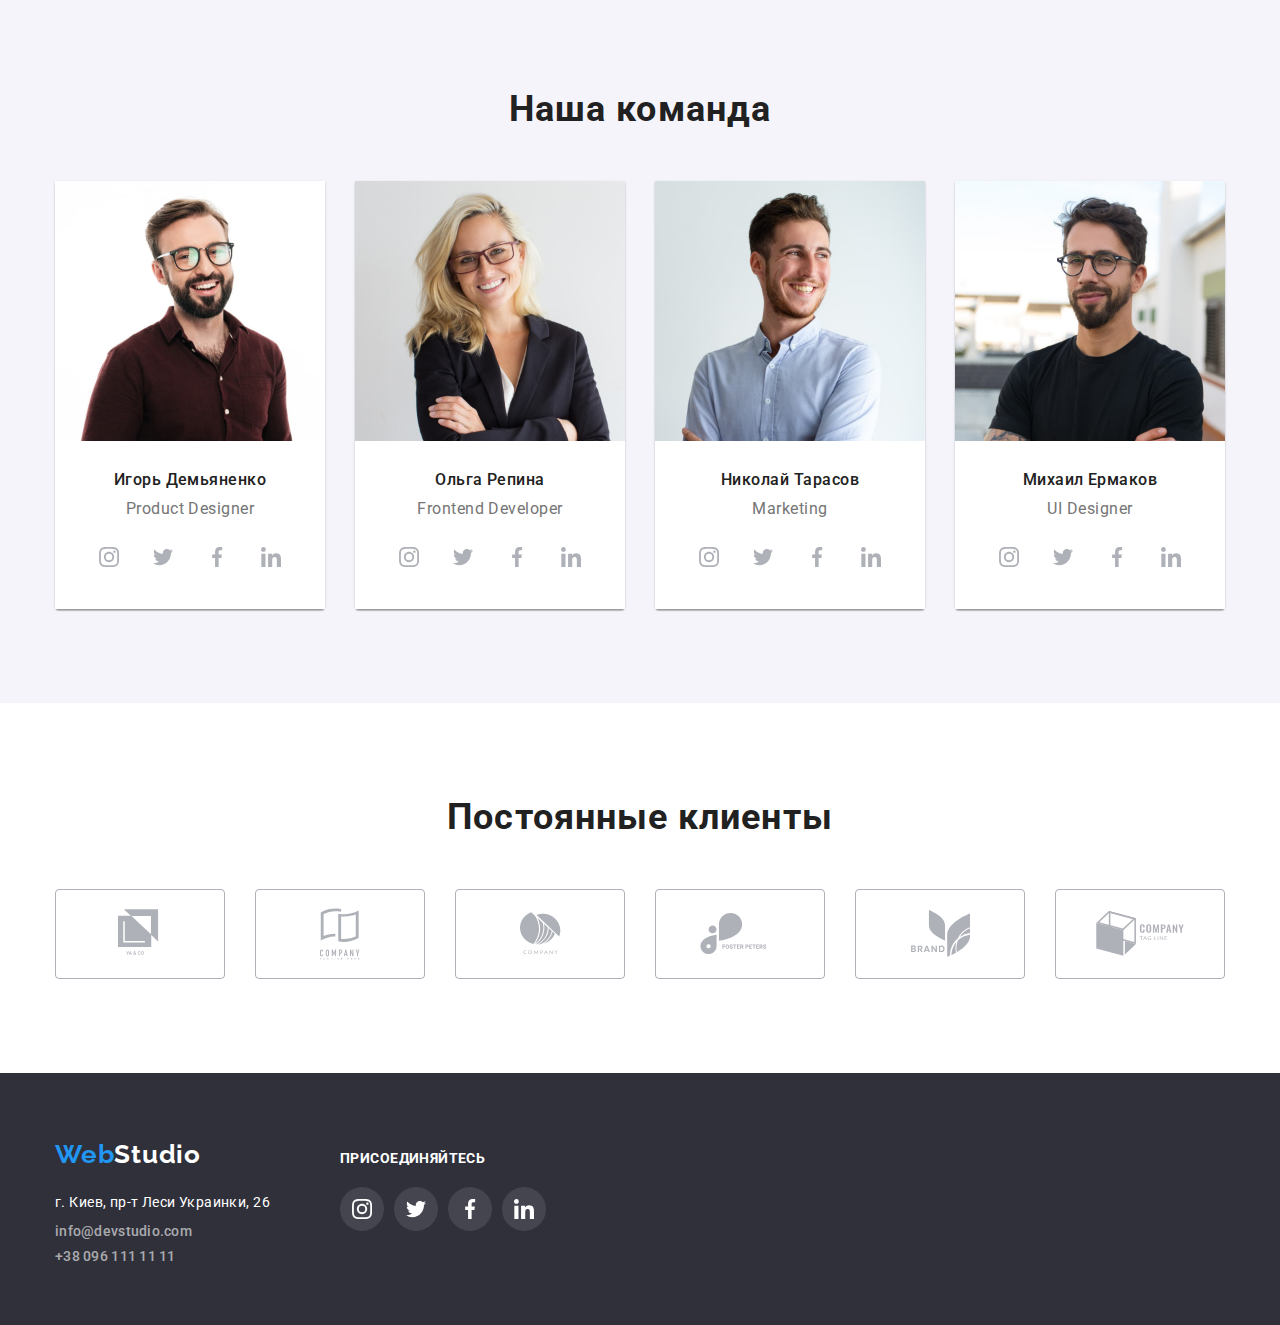
==== commit 2d74ab58: "Сделала синий оверлей, который выезжает" ====
--- a/index.html
+++ b/index.html
@@ -22,9 +22,9 @@
                 <nav class="main-nav">
                     <a href="./index.html" class="logo"><span class="logo-web">Web</span>Studio</a>
                     <ul class="site-nav list">
-                        <li class="item"><a href="" class="link current">Студия</a></li>
-                        <li class="item"><a href="./portfolio.html" class="link">Портфолио</a></li>
-                        <li class="item"><a href="#address" class="link">Контакты</a></li>
+                        <li class="item"><a href="" class="header-link current">Студия</a></li>
+                        <li class="item"><a href="./portfolio.html" class="header-link">Портфолио</a></li>
+                        <li class="item"><a href="#address" class="header-link">Контакты</a></li>
                     </ul>
                 </nav>
                 <ul class="header-item list">
--- a/css/main.css
+++ b/css/main.css
@@ -110,7 +110,9 @@
     margin-left: 50px;
 }
 
-.site-nav .link {
+.site-nav .header-link {
+     position: relative;
+
     display: block;
     padding-top: 32px;
     padding-bottom: 32px;
@@ -124,15 +126,29 @@
     text-decoration: none;
 }
 
-.site-nav .link:hover,
-.site-nav .link:focus {
+.site-nav .header-link:hover,
+.site-nav .header-link:focus {
     color: var(--accent-color);
 }
 
-.site-nav .link.current {
+.site-nav .header-link.current {
     color: var(--accent-color);
 }
 
+
+.current::after {
+    position: absolute;
+    left: 0;
+    bottom: 0;
+
+    content: "";
+    display: block;
+    width: 100%;
+    height: 4px;
+
+    background: var(--accent-color);
+    border-radius: 2px;
+}
 
 /* header-item */
 
@@ -146,6 +162,7 @@
 .header-item .item + .item {
     margin-left: 30px;
 }
+
 
 .link {
     font-family: Roboto;
@@ -162,6 +179,10 @@
     transition: color 250ms cubic-bezier(0.4, 0, 0.2, 1);
 }
 
+.header-link {
+    transition: color 250ms cubic-bezier(0.4, 0, 0.2, 1)
+}
+
 .link-icon {
     margin-right: 10px;
 
@@ -179,7 +200,7 @@
 }
 
 .link:hover .link-icon,
-.link:focus .linl-icon {
+.link:focus .link-icon {
     fill: var(--accent-color);
 }
 
@@ -437,7 +458,9 @@
     box-sizing: border-box;
     border-radius: 4px;
 
-    transition: border-color 250ms cubic-bezier(0.4, 0, 0.2, 1);
+    transition: border-color 250ms cubic-bezier(0.4, 0, 0.2, 1),
+    color 250ms cubic-bezier(0.4, 0, 0.2, 1);;
+
 }
 
 
